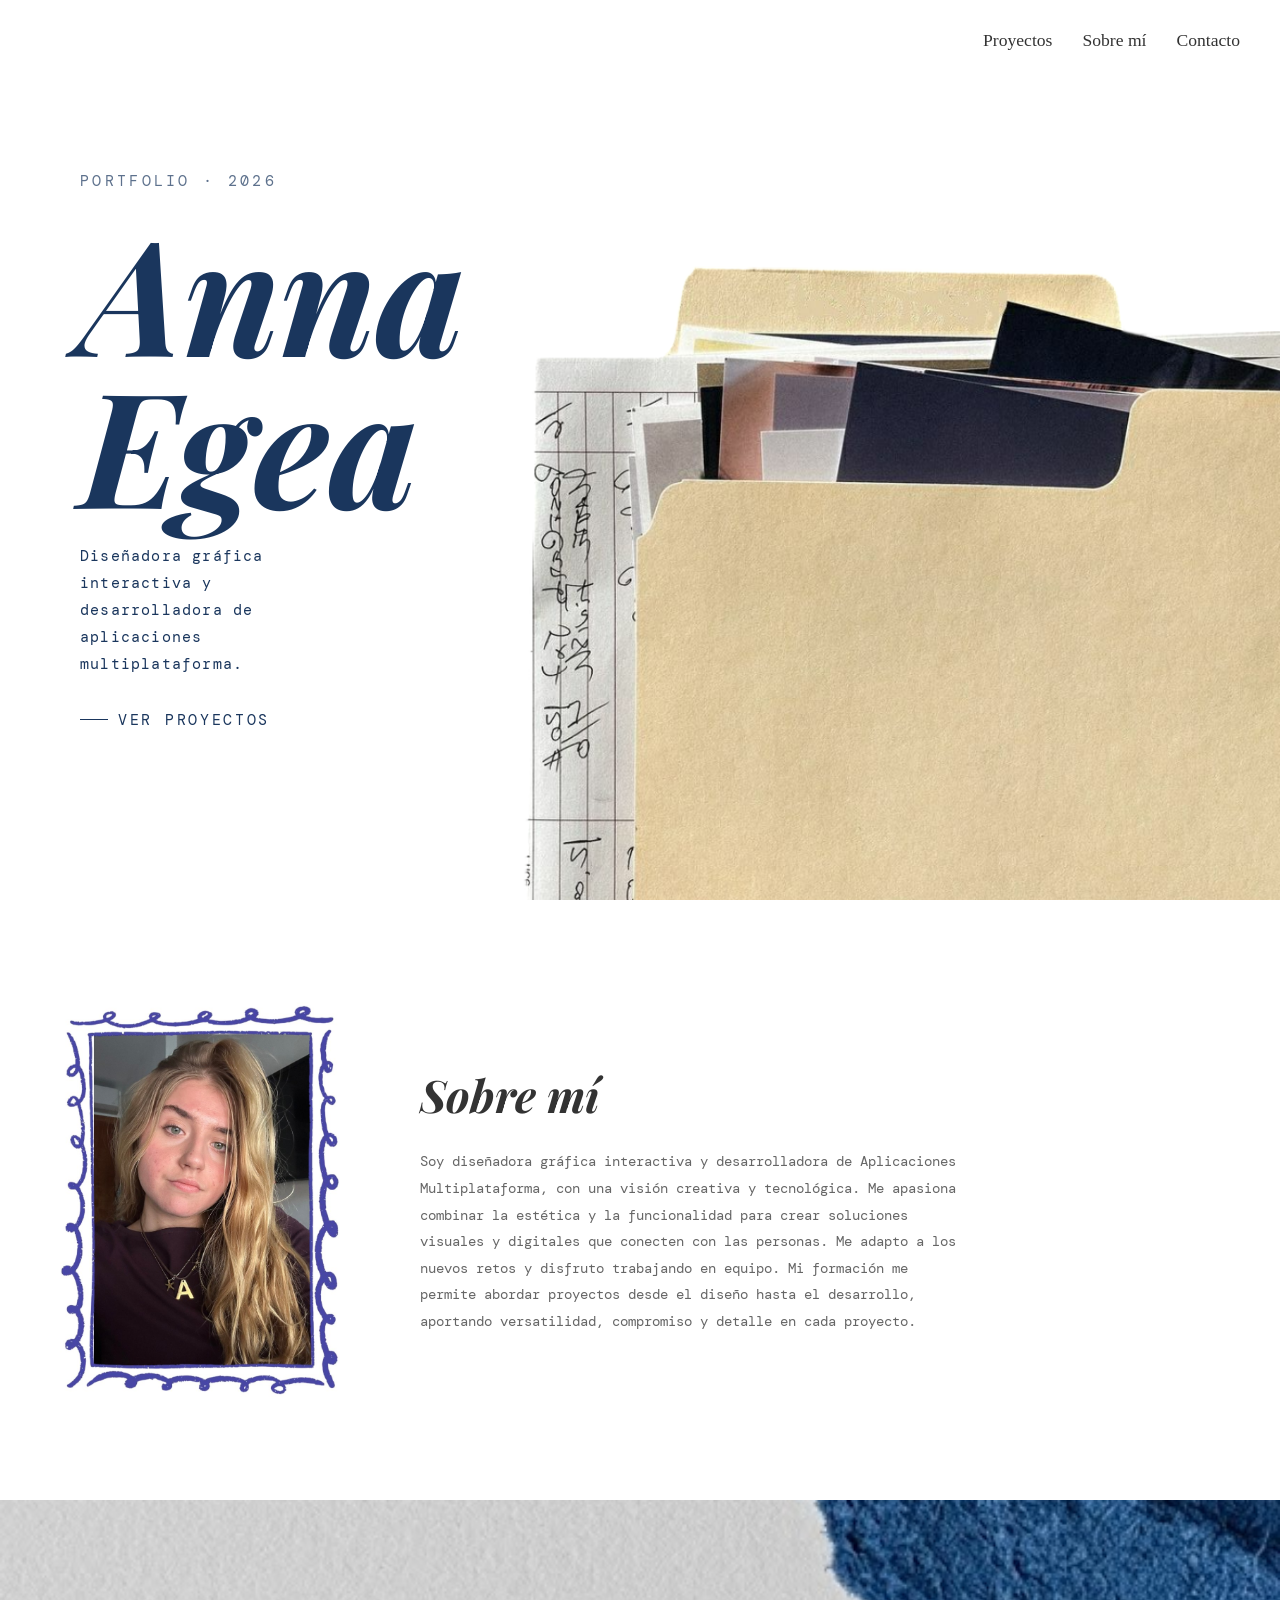
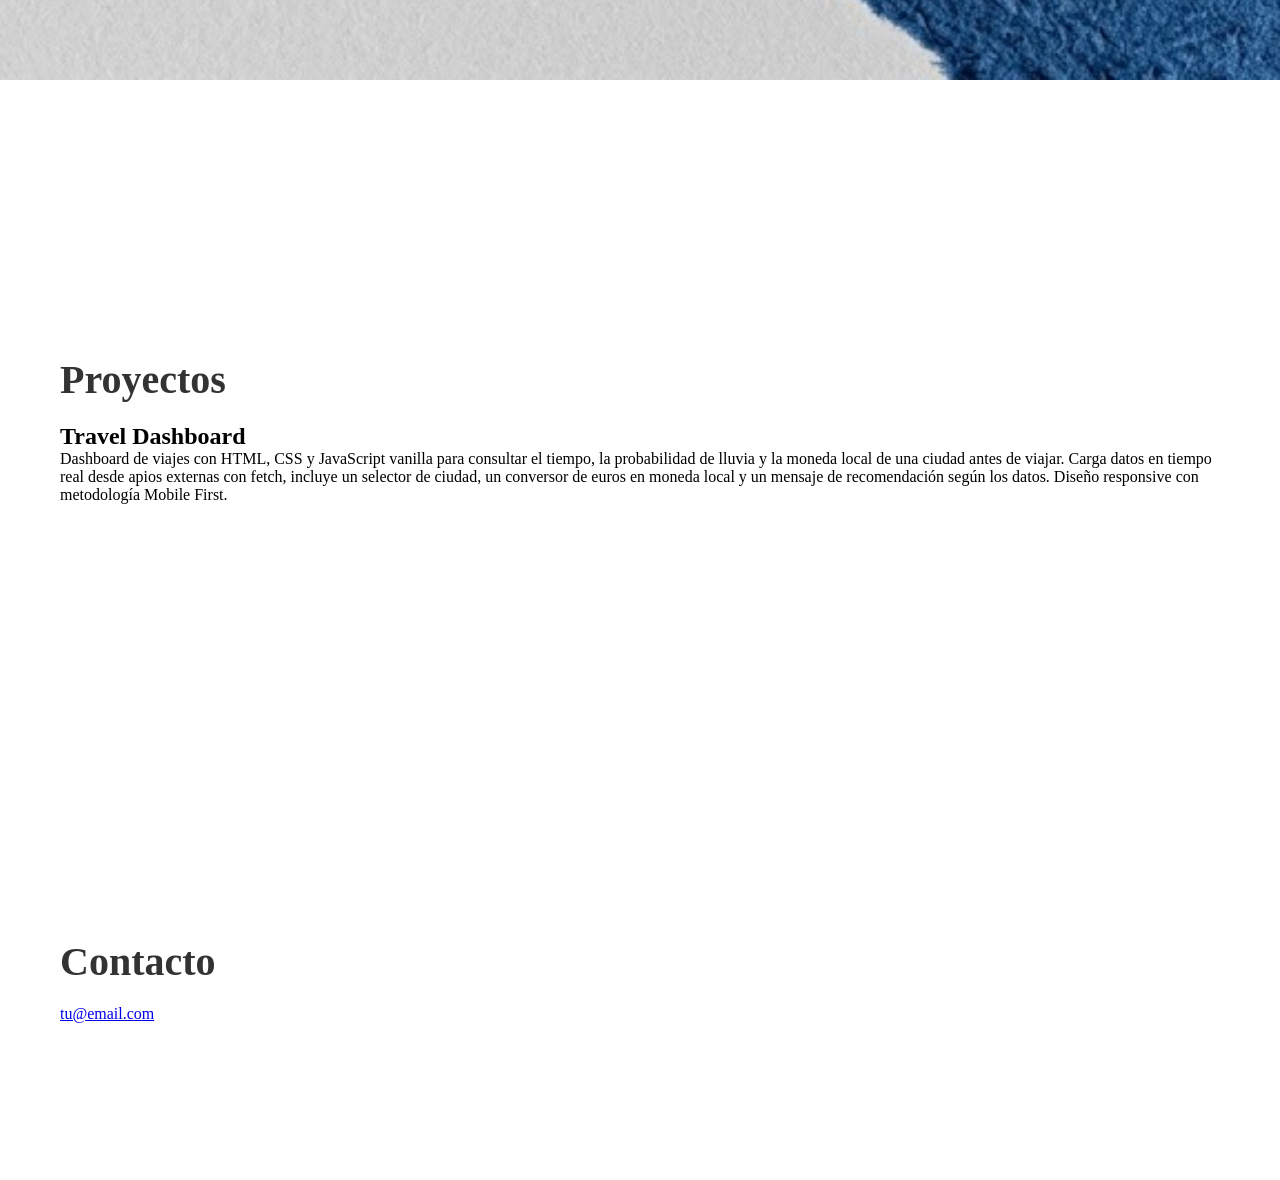
==== index.html @ 2ea43841 "Añadir todos los archivos del proyecto" ====
<!DOCTYPE html>
<html lang="es">

<head>
    <meta charset="UTF-8">
    <meta name="viewport" content="width=device-width, initial-scale=1.0">
    <title>Portfolio – Anna Egea</title>
    <link
        href="https://fonts.googleapis.com/css2?family=Playfair+Display:ital,wght@0,700;1,400;1,700&family=DM+Mono:wght@300;400&display=swap"
        rel="stylesheet">
    <link rel="stylesheet" href="style.css">
</head>

<body>
    <header id="header">
        <div class="overlay"></div>
        <div class="hero-text">
            <p class="hero-tag">Portfolio · 2026</p>
            <h1>Anna<br>Egea</h1>
            <p class="hero-sub">Diseñadora gráfica interactiva y desarrolladora de aplicaciones multiplataforma.</p>
            <a href="#proyectos" class="hero-cta"><span></span>ver proyectos</a>
        </div>
        <ul class="menu">
            <li class="li-menu"><a href="#proyectos">Proyectos</a></li>
            <li class="li-menu"><a href="#sobre-mi">Sobre mí</a></li>
            <li class="li-menu"><a href="#contacto">Contacto</a></li>
        </ul>
    </header>

    <main>

        <section id="sobre-mi" class="section">
            <div class="sobre-mi-inner">
                <div class="sobre-mi-foto">
                    <img src="img/foto_marco.png" alt="Foto de Anna Egea">
                </div>
                <div class="sobre-mi-texto">
                    <h2>Sobre mí</h2>
                    <p>Soy diseñadora gráfica interactiva y desarrolladora de Aplicaciones Multiplataforma, con una
                        visión
                        creativa y tecnológica. Me apasiona combinar la estética y la
                        funcionalidad para crear soluciones visuales y digitales que
                        conecten con las personas. Me adapto a los nuevos retos y
                        disfruto trabajando en equipo. Mi formación me
                        permite abordar proyectos desde el diseño hasta el
                        desarrollo, aportando versatilidad, compromiso y
                        detalle en cada proyecto.
                    </p>
                </div>
            </div>
        </section>

        <!-- SEPARADOR papel rasgado -->
        <div class="separador"></div>

        <section id="proyectos" class="section">
            <h2>Proyectos</h2>
            
            <div class="proyecto-div">
                <h1>Travel Dashboard</h1>
                <p>Dashboard de viajes con HTML, CSS y JavaScript vanilla para consultar el tiempo, la probabilidad de
                    lluvia y la moneda local de una ciudad antes de viajar. Carga datos en tiempo real desde apios
                    externas con fetch, incluye un selector de ciudad, un conversor de euros en moneda local y un
                    mensaje de recomendación según los datos. Diseño responsive con metodología Mobile First.</p>
            </div>
        </section>

        <section id="contacto" class="section">
            <h2>Contacto</h2>
            <p><a href="mailto:tu@email.com">tu@email.com</a></p>
        </section>

    </main>
</body>

</html>
---- style.css ----
* {
    margin: 0;
    padding: 0;
    box-sizing: border-box;
}

/* HEADER */
#header {
    position: relative;
    width: 100%;
    height: 100vh;
    display: flex;
    align-items: center;
    background-image: url("img/hero.png");
    background-size: cover;
    background-position: center right;
}

#header .overlay {
    position: absolute;
}

/* TEXTO HERO */
.hero-text {
    position: relative;
    z-index: 2;
    padding: 0 5rem;
    max-width: 50%;
}

.hero-tag {
    font-family: 'DM Mono', monospace;
    font-size: 15px;
    letter-spacing: 0.22em;
    text-transform: uppercase;
    color: #1a365d;
    opacity: 0.7;
    margin-bottom: 1.5rem;
}

#header h1 {
    font-family: 'Playfair Display', serif;
    font-style: italic;
    font-size: 10rem;
    line-height: 0.95;
    color: #1a365d;
    letter-spacing: 0;
    margin-bottom: 1.5rem;
}

.hero-sub {
    font-family: 'DM Mono', monospace;
    font-size: 15px;
    letter-spacing: 0.08em;
    line-height: 1.8;
    color: #1a365d;
    max-width: 260px;
    margin-bottom: 2rem;
}

.hero-cta {
    font-family: 'DM Mono', monospace;
    font-size: 15px;
    letter-spacing: 0.18em;
    text-transform: uppercase;
    color: #1a365d;
    text-decoration: none;
    display: flex;
    align-items: center;
    gap: 10px;
}

.hero-cta span {
    display: block;
    width: 28px;
    height: 1px;
    background: #1a365d;
}

/* MENÚ */
.menu {
    position: absolute;
    top: 30px;
    right: 40px;
    display: flex;
    gap: 30px;
    list-style: none;
    z-index: 3;
}

.menu a {
    text-decoration: none;
    color: #333;
    font-weight: 500;
    font-size: 1.1rem;
    transition: 0.3s ease;
}

.menu a:hover {
    color: #1a365d;
}

/* SECCIONES — alto mínimo fijo por sección */
.section {
    max-width: 1200px;
    margin: 0 auto;
    padding: 80px 20px;
    display: flex;
    flex-direction: column;
    justify-content: center;
}

#sobre-mi {
    min-height: 600px;
}

#proyectos {
    min-height: 700px;
}

#contacto {
    min-height: 400px;
}

.section h2 {
    font-size: 2.5rem;
    margin-bottom: 20px;
    color: #333;
}

/* SOBRE MÍ */
.sobre-mi-inner {
    display: flex;
    align-items: center;
    gap: 5rem;
}

.sobre-mi-foto {
    flex-shrink: 0;
}

.sobre-mi-foto img {
    width: 280px;
    display: block;
}

.sobre-mi-texto h2 {
    font-family: 'Playfair Display', serif;
    font-style: italic;
    font-size: 2.8rem;
    font-weight: 700;
    color: #333;
    margin-bottom: 1.5rem;
}

.sobre-mi-texto p {
    font-family: 'DM Mono', monospace;
    font-size: 14px;
    line-height: 1.9;
    color: #666;
    max-width: 540px;
}

/* RESPONSIVE */
@media (max-width: 768px) {
    .hero-text {
        padding: 0 2rem;
        max-width: 100%;
    }

    #header h1 {
        font-size: 3rem;
    }

    .menu {
        top: 20px;
        right: 20px;
        gap: 15px;
    }

    .menu a {
        font-size: 1rem;
    }

    .sobre-mi-inner {
        flex-direction: column;
        gap: 3rem;
    }

    .sobre-mi-foto img {
        width: 200px;
    }

    #sobre-mi { min-height: 500px; }
    #proyectos { min-height: 500px; }
    #contacto  { min-height: 300px; }
}

/* SEPARADOR papel rasgado */
.separador {
    width: 100%;
    height: 180px;
    background-image: url("img/separador.jpeg");
    background-size: cover;
    background-position: center top;
    transform: rotate(180deg);
}
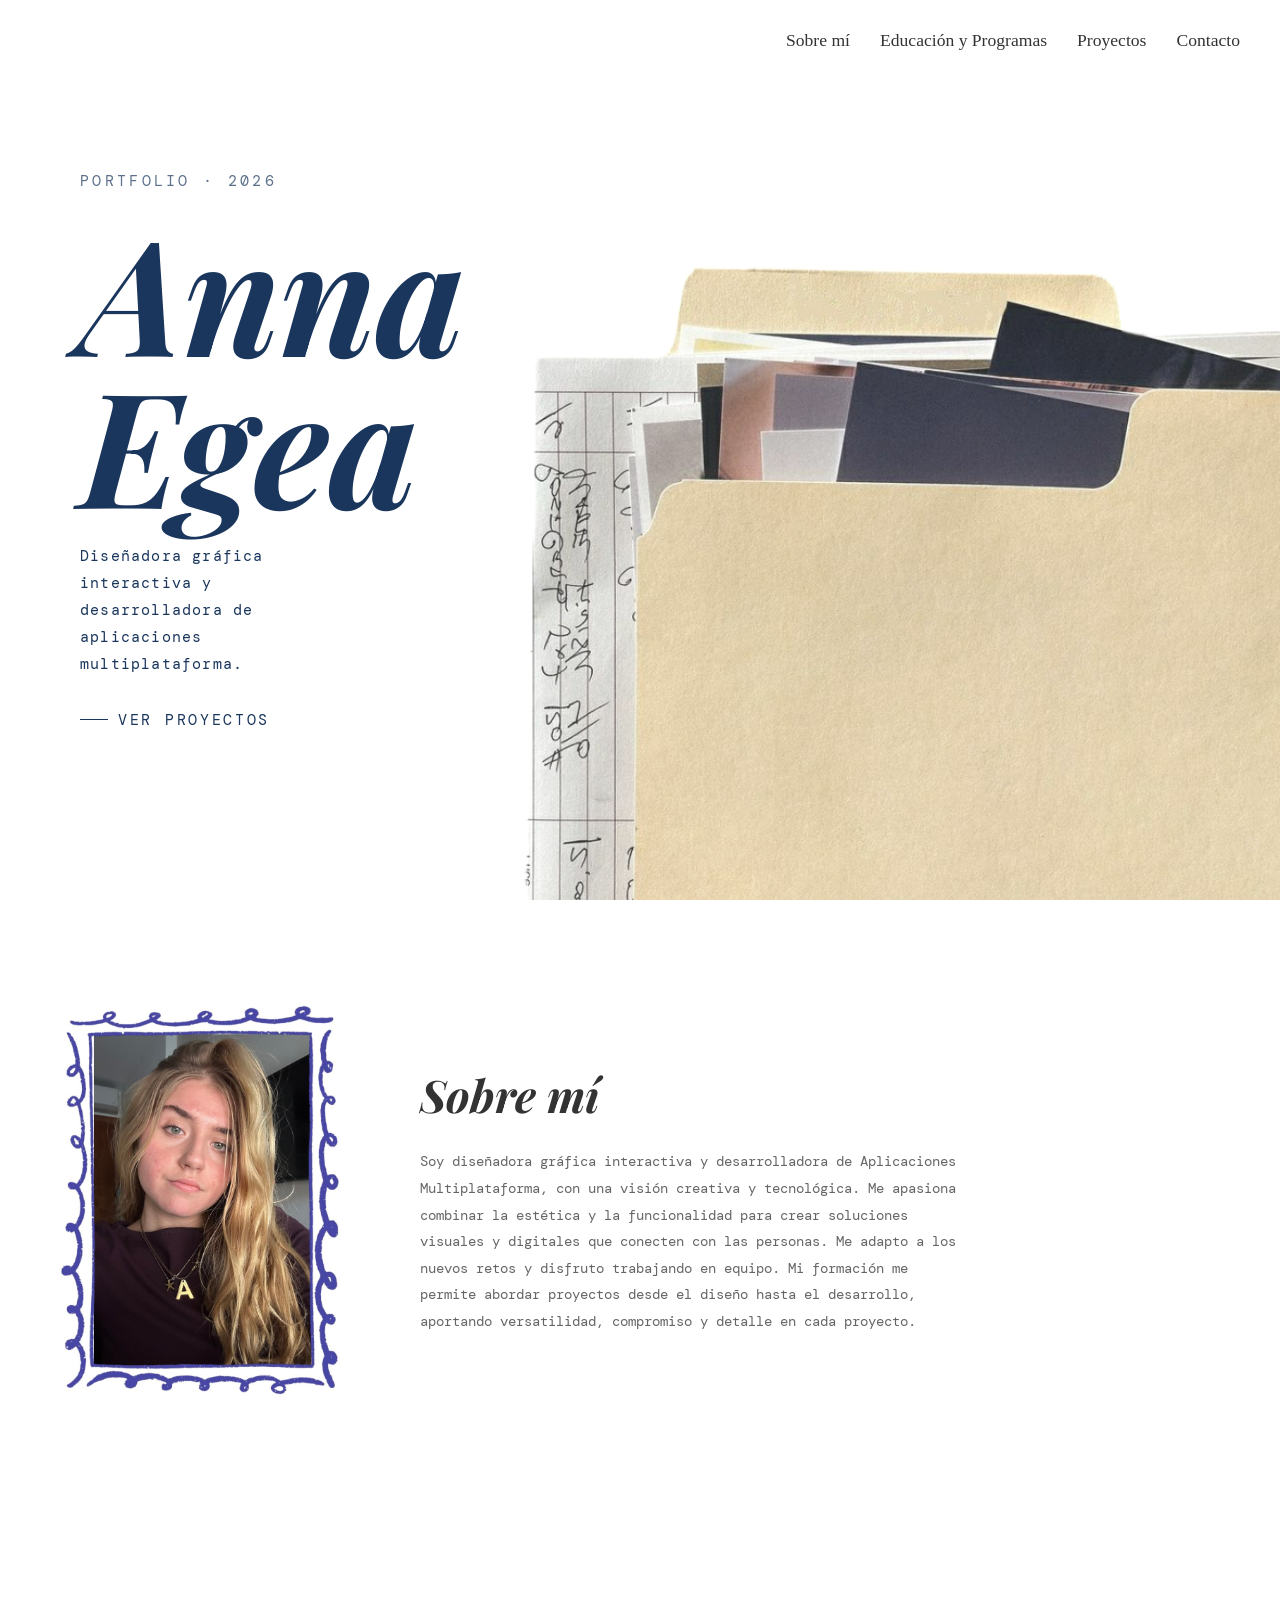
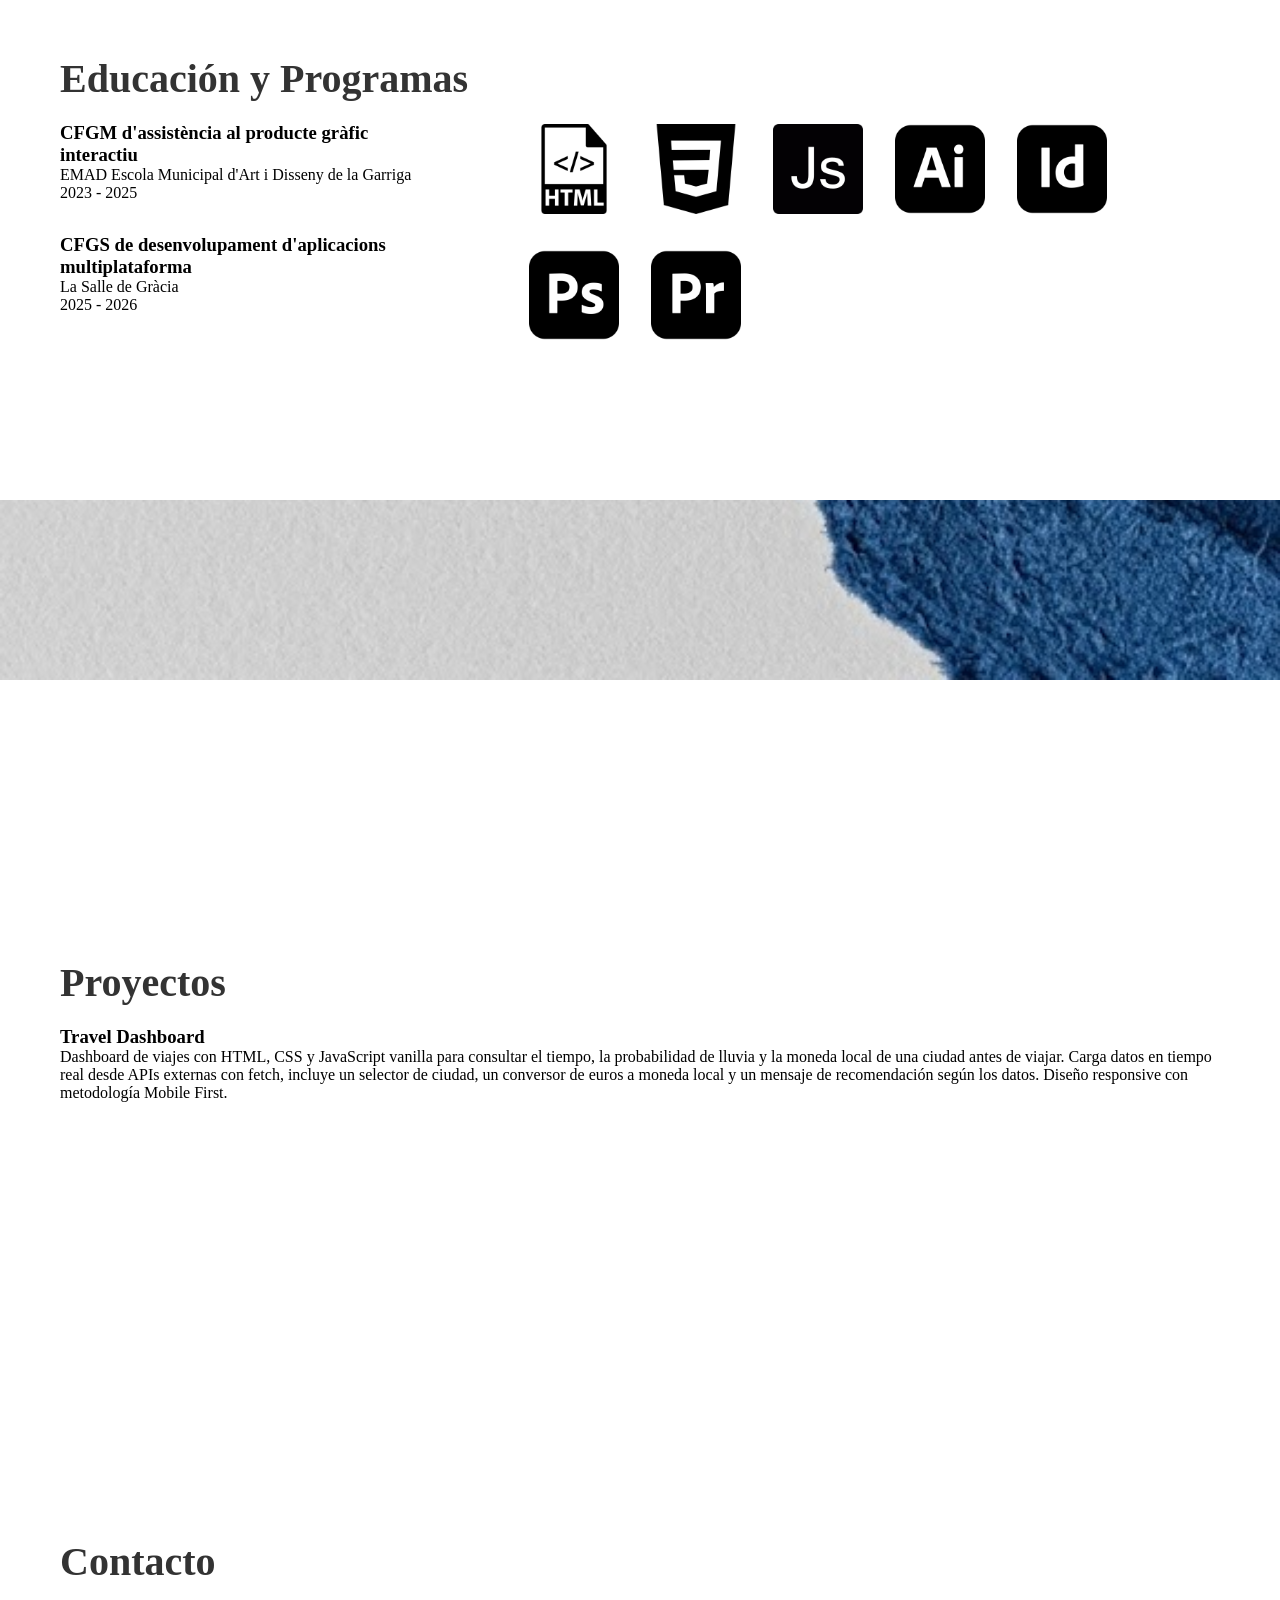
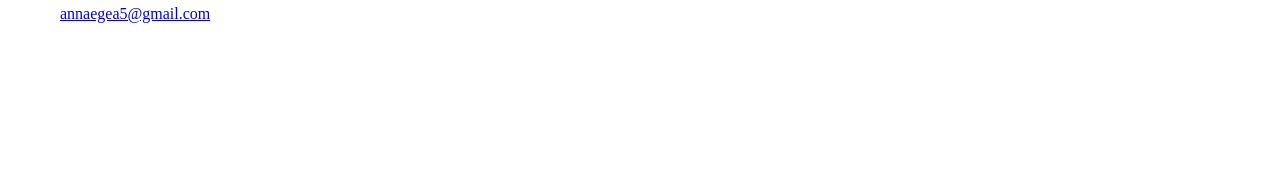
==== commit 2d0c067e: "Corrección de código y nueva sección Educación y programas" ====
--- a/index.html
+++ b/index.html
@@ -20,15 +20,17 @@
             <p class="hero-sub">Diseñadora gráfica interactiva y desarrolladora de aplicaciones multiplataforma.</p>
             <a href="#proyectos" class="hero-cta"><span></span>ver proyectos</a>
         </div>
-        <ul class="menu">
-            <li class="li-menu"><a href="#proyectos">Proyectos</a></li>
-            <li class="li-menu"><a href="#sobre-mi">Sobre mí</a></li>
-            <li class="li-menu"><a href="#contacto">Contacto</a></li>
-        </ul>
+        <nav>
+            <ul class="menu">
+                <li class="li-menu"><a href="#sobre-mi">Sobre mí</a></li>
+                <li class="li-menu"><a href="#educacion-programas">Educación y Programas</a></li>
+                <li class="li-menu"><a href="#proyectos">Proyectos</a></li>
+                <li class="li-menu"><a href="#contacto">Contacto</a></li>
+            </ul>
+        </nav>
     </header>
 
     <main>
-
         <section id="sobre-mi" class="section">
             <div class="sobre-mi-inner">
                 <div class="sobre-mi-foto">
@@ -37,8 +39,7 @@
                 <div class="sobre-mi-texto">
                     <h2>Sobre mí</h2>
                     <p>Soy diseñadora gráfica interactiva y desarrolladora de Aplicaciones Multiplataforma, con una
-                        visión
-                        creativa y tecnológica. Me apasiona combinar la estética y la
+                        visión creativa y tecnológica. Me apasiona combinar la estética y la
                         funcionalidad para crear soluciones visuales y digitales que
                         conecten con las personas. Me adapto a los nuevos retos y
                         disfruto trabajando en equipo. Mi formación me
@@ -50,24 +51,67 @@
             </div>
         </section>
 
+        <section id="educacion-programas" class="section">
+            <h2>Educación y Programas</h2>
+            <div class="educacion-programas-div">
+                <div class="educacion-container">
+                    <div class="educacion-item">
+                        <h3>CFGM d'assistència al producte gràfic interactiu</h3>
+                        <p>EMAD Escola Municipal d'Art i Disseny de la Garriga</p>
+                        <p>2023 - 2025</p>
+                    </div>
+                    <div class="educacion-item">
+                        <h3>CFGS de desenvolupament d'aplicacions multiplataforma</h3>
+                        <p>La Salle de Gràcia</p>
+                        <p>2025 - 2026</p>
+                    </div>
+                </div>
+                <div class="programas-container">
+                    <div class="programas-item">
+                        <img class="logo" src="img/archivo-html-con-simbolo-de-codigo.png" alt="Logo de HTML">
+                    </div>
+                    <div class="programas-item">
+                        <img class="logo" src="img/css-3.png" alt="Logo de CSS">
+                    </div>
+                    <div class="programas-item">
+                        <img class="logo" src="img/logotipo-de-java-script.png" alt="Logo de JavaScript">
+                    </div>
+                    <div class="programas-item">
+                        <img class="logo" src="img/ilustrador.png" alt="Logo de Ilustrator">
+                    </div>
+                    <div class="programas-item">
+                        <img class="logo" src="img/indesign.png" alt="Logo de InDesign">
+                    </div>
+
+                    <div class="programas-item">
+                        <img class="logo" src="img/photoshop.png" alt="Logo de Photoshop">
+                    </div>
+                    <div class="programas-item">
+                        <img class="logo" src="img/estreno-profesional.png" alt="Logo de Premiere Pro">
+                    </div>
+                </div>
+            </div>
+        </section>
+
         <!-- SEPARADOR papel rasgado -->
         <div class="separador"></div>
 
         <section id="proyectos" class="section">
             <h2>Proyectos</h2>
-            
+
             <div class="proyecto-div">
-                <h1>Travel Dashboard</h1>
-                <p>Dashboard de viajes con HTML, CSS y JavaScript vanilla para consultar el tiempo, la probabilidad de
-                    lluvia y la moneda local de una ciudad antes de viajar. Carga datos en tiempo real desde apios
-                    externas con fetch, incluye un selector de ciudad, un conversor de euros en moneda local y un
-                    mensaje de recomendación según los datos. Diseño responsive con metodología Mobile First.</p>
+                <h3>Travel Dashboard</h3>
+                <p>Dashboard de viajes con HTML, CSS y JavaScript vanilla para consultar el tiempo, la
+                    probabilidad de lluvia y la moneda local de una ciudad antes de viajar. Carga datos en
+                    tiempo real desde APIs externas con fetch, incluye un selector de ciudad, un conversor de
+                    euros a moneda local y un mensaje de recomendación según los datos. Diseño responsive con
+                    metodología Mobile First.</p>
             </div>
         </section>
 
         <section id="contacto" class="section">
             <h2>Contacto</h2>
-            <p><a href="mailto:tu@email.com">tu@email.com</a></p>
+            <p><a href="mailto:annaegea5@gmail.com">annaegea5@gmail.com</a></p>
         </section>
 
     </main>
--- a/style.css
+++ b/style.css
@@ -18,6 +18,9 @@
 
 #header .overlay {
     position: absolute;
+    inset: 0;
+    background: rgba(255, 255, 255, 0.15);
+    z-index: 1;
 }
 
 /* TEXTO HERO */
@@ -111,6 +114,10 @@
 }
 
 #sobre-mi {
+    min-height: 600px;
+}
+
+#educacion-programas{
     min-height: 600px;
 }
 
@@ -161,6 +168,32 @@
     max-width: 540px;
 }
 
+/* EDUCACIÓN Y PROGRAMAS */
+.educacion-programas-div{
+    display: flex;
+    align-items: center;
+    gap: 5rem;
+}
+.logo{
+    width: 90px;
+    height: auto;
+}
+
+.educacion-item{
+    margin-bottom: 2rem;
+}
+
+.programas-container{
+    display: flex;
+    gap: 2rem;
+    flex-wrap: wrap;
+}
+
+.programas-item{
+    flex-shrink: 0;
+}
+
+
 /* RESPONSIVE */
 @media (max-width: 768px) {
     .hero-text {
@@ -191,7 +224,14 @@
         width: 200px;
     }
 
+    .educacion-container {
+        flex-direction: column;
+        align-items: flex-start;
+        gap: 2rem;
+    }
+
     #sobre-mi { min-height: 500px; }
+    #educacion-programas { min-height: 500px; }
     #proyectos { min-height: 500px; }
     #contacto  { min-height: 300px; }
 }
@@ -204,4 +244,4 @@
     background-size: cover;
     background-position: center top;
     transform: rotate(180deg);
-}
+}
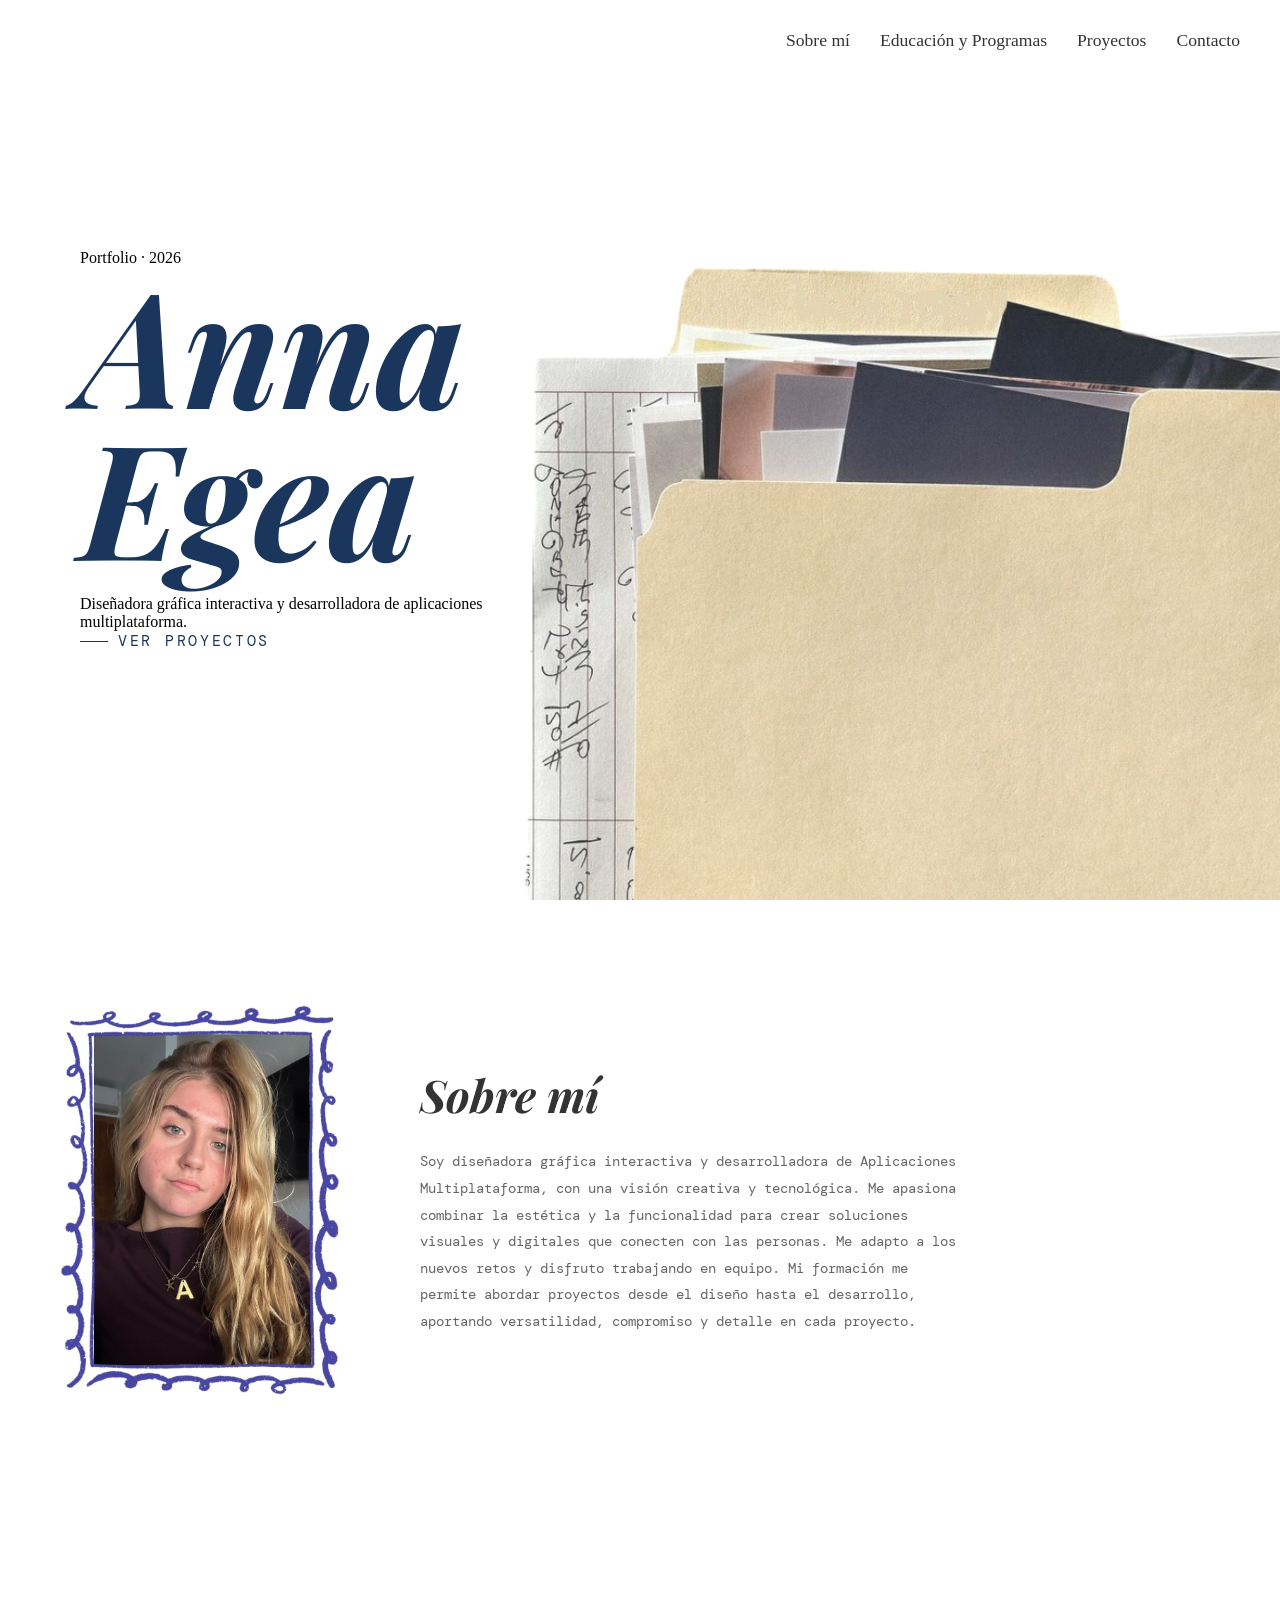
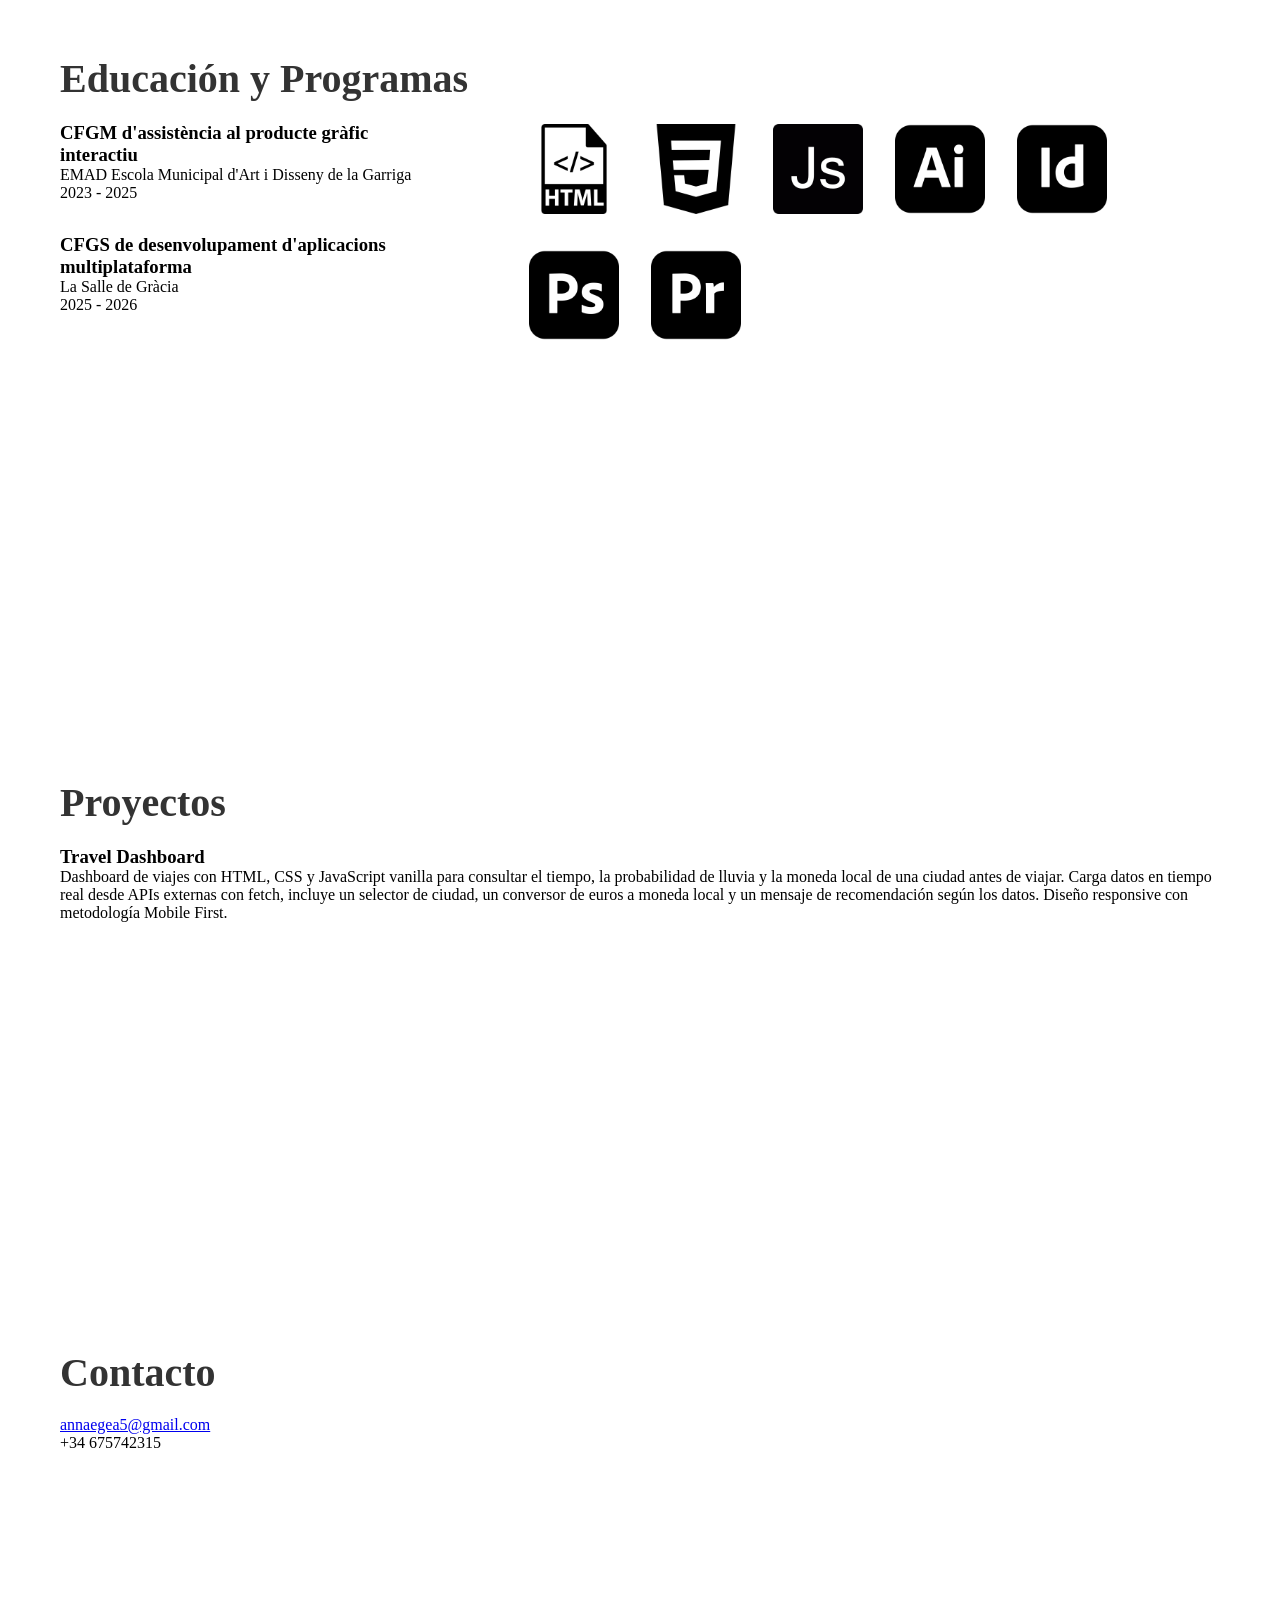
==== commit 1008bc65: "Añadir archivo traveldashboard.html al proyecto" ====
--- a/index.html
+++ b/index.html
@@ -1,6 +1,5 @@
 <!DOCTYPE html>
 <html lang="es">
-
 <head>
     <meta charset="UTF-8">
     <meta name="viewport" content="width=device-width, initial-scale=1.0">
@@ -15,9 +14,9 @@
     <header id="header">
         <div class="overlay"></div>
         <div class="hero-text">
-            <p class="hero-tag">Portfolio · 2026</p>
-            <h1>Anna<br>Egea</h1>
-            <p class="hero-sub">Diseñadora gráfica interactiva y desarrolladora de aplicaciones multiplataforma.</p>
+            <p class="titulo-1">Portfolio · 2026</p> 
+            <h1>Anna Egea</h1>
+            <p class="sub-titulo">Diseñadora gráfica interactiva y desarrolladora de aplicaciones multiplataforma.</p>
             <a href="#proyectos" class="hero-cta"><span></span>ver proyectos</a>
         </div>
         <nav>
@@ -30,7 +29,9 @@
         </nav>
     </header>
 
-    <main>
+<!-- SEPARADOR papel rasgado -->
+
+    <main id="main">
         <section id="sobre-mi" class="section">
             <div class="sobre-mi-inner">
                 <div class="sobre-mi-foto">
@@ -93,9 +94,6 @@
             </div>
         </section>
 
-        <!-- SEPARADOR papel rasgado -->
-        <div class="separador"></div>
-
         <section id="proyectos" class="section">
             <h2>Proyectos</h2>
 
@@ -112,8 +110,8 @@
         <section id="contacto" class="section">
             <h2>Contacto</h2>
             <p><a href="mailto:annaegea5@gmail.com">annaegea5@gmail.com</a></p>
+            <p>+34 675742315</p>
         </section>
-
     </main>
 </body>
 
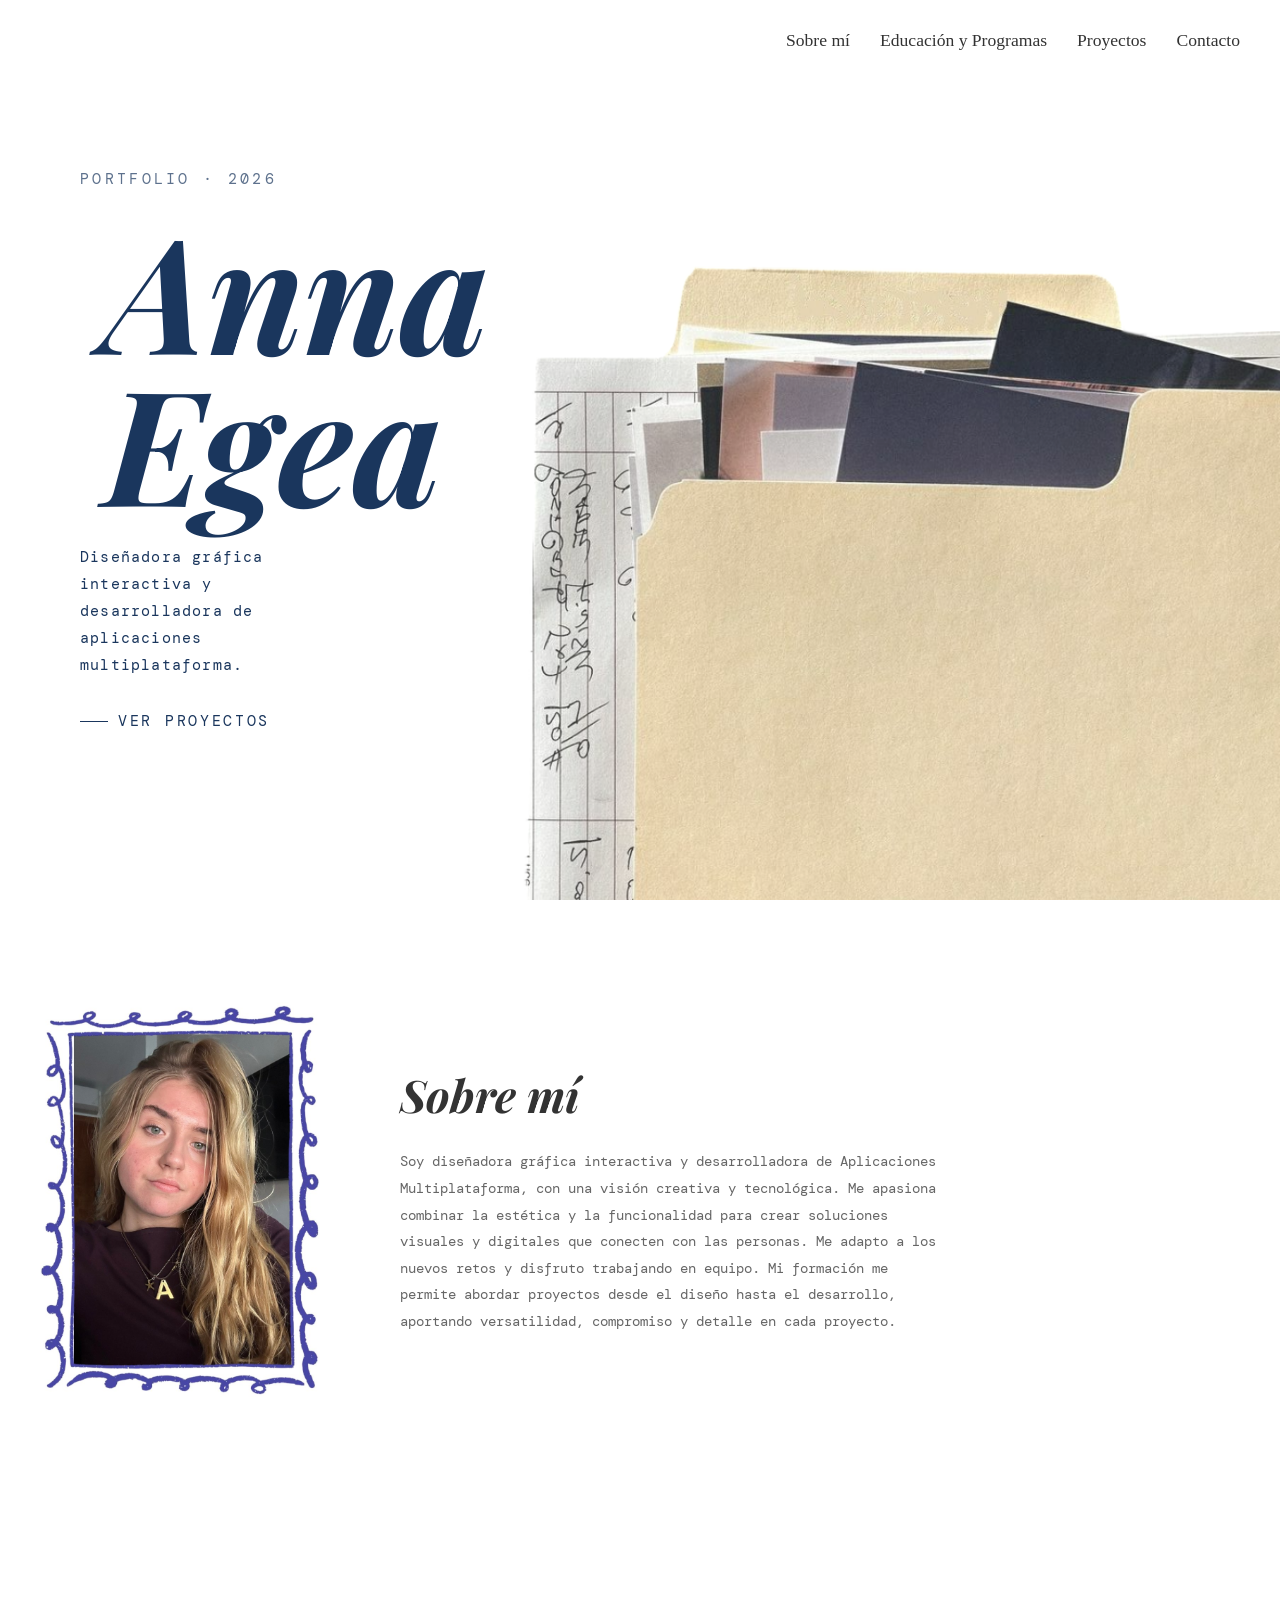
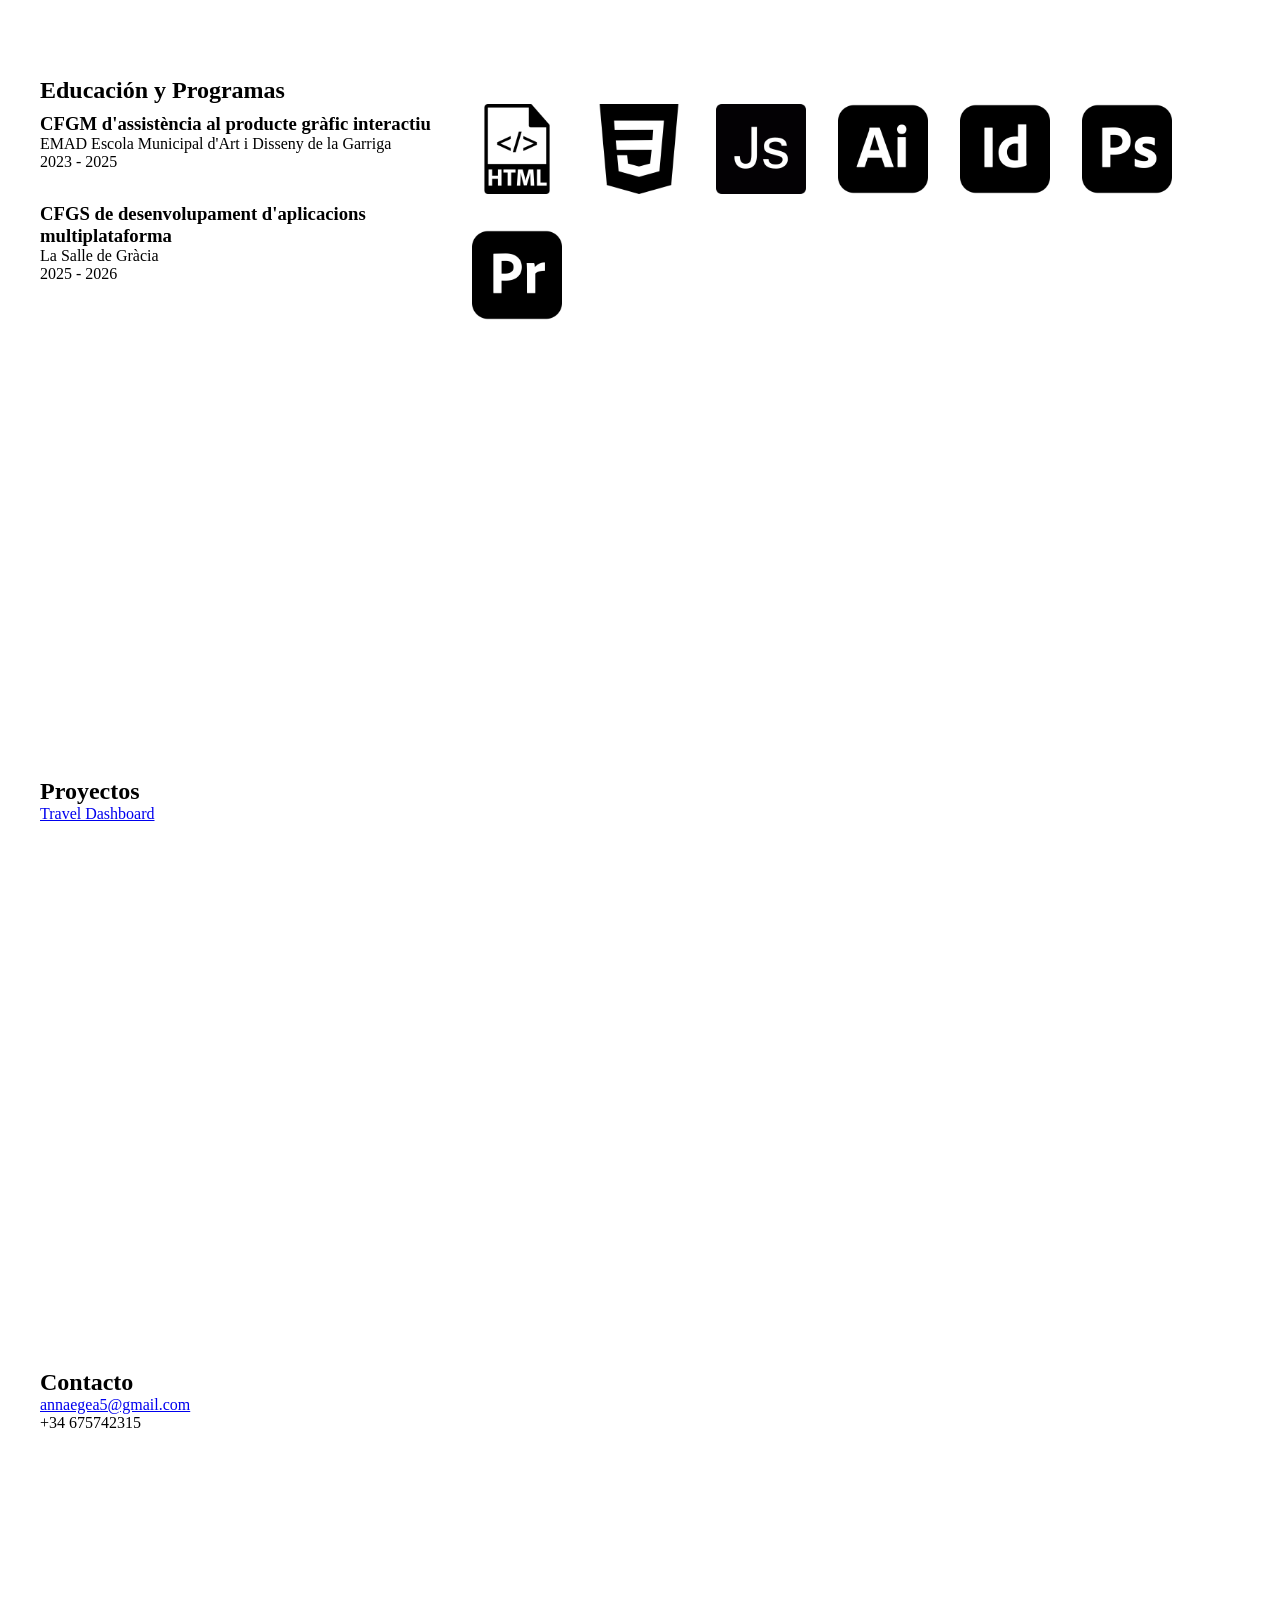
==== commit 6f4c3251: "Añade página Travel Dashboard y estilos de página de proyecto" ====
--- a/index.html
+++ b/index.html
@@ -98,12 +98,7 @@
             <h2>Proyectos</h2>
 
             <div class="proyecto-div">
-                <h3>Travel Dashboard</h3>
-                <p>Dashboard de viajes con HTML, CSS y JavaScript vanilla para consultar el tiempo, la
-                    probabilidad de lluvia y la moneda local de una ciudad antes de viajar. Carga datos en
-                    tiempo real desde APIs externas con fetch, incluye un selector de ciudad, un conversor de
-                    euros a moneda local y un mensaje de recomendación según los datos. Diseño responsive con
-                    metodología Mobile First.</p>
+                <a href="traveldashboard.html" target="_blank" rel="noopener noreferrer">Travel Dashboard</a>
             </div>
         </section>
 
--- a/style.css
+++ b/style.css
@@ -31,7 +31,7 @@
     max-width: 50%;
 }
 
-.hero-tag {
+.titulo-1 {
     font-family: 'DM Mono', monospace;
     font-size: 15px;
     letter-spacing: 0.22em;
@@ -40,7 +40,6 @@
     opacity: 0.7;
     margin-bottom: 1.5rem;
 }
-
 #header h1 {
     font-family: 'Playfair Display', serif;
     font-style: italic;
@@ -48,10 +47,10 @@
     line-height: 0.95;
     color: #1a365d;
     letter-spacing: 0;
-    margin-bottom: 1.5rem;
-}
-
-.hero-sub {
+    margin: 1.5rem;
+}
+
+.sub-titulo{
     font-family: 'DM Mono', monospace;
     font-size: 15px;
     letter-spacing: 0.08em;
@@ -59,6 +58,7 @@
     color: #1a365d;
     max-width: 260px;
     margin-bottom: 2rem;
+    margin-top: 1.7rem;
 }
 
 .hero-cta {
@@ -101,38 +101,6 @@
 
 .menu a:hover {
     color: #1a365d;
-}
-
-/* SECCIONES — alto mínimo fijo por sección */
-.section {
-    max-width: 1200px;
-    margin: 0 auto;
-    padding: 80px 20px;
-    display: flex;
-    flex-direction: column;
-    justify-content: center;
-}
-
-#sobre-mi {
-    min-height: 600px;
-}
-
-#educacion-programas{
-    min-height: 600px;
-}
-
-#proyectos {
-    min-height: 700px;
-}
-
-#contacto {
-    min-height: 400px;
-}
-
-.section h2 {
-    font-size: 2.5rem;
-    margin-bottom: 20px;
-    color: #333;
 }
 
 /* SOBRE MÍ */
@@ -168,12 +136,39 @@
     max-width: 540px;
 }
 
+/* SECCIONES — alto mínimo fijo por sección */
+.section {
+    max-width: 1200px;
+    margin: 0 auto;
+    display: flex;
+    flex-direction: column;
+    justify-content: center;
+}
+
+
+#sobre-mi {
+    min-height: 600px;
+}
+
+#educacion-programas {
+    min-height: 600px;
+}
+
+#proyectos {
+    min-height: 600px;
+}
+
+#contacto {
+    min-height: 600px;
+}
+
+
 /* EDUCACIÓN Y PROGRAMAS */
 .educacion-programas-div{
     display: flex;
     align-items: center;
-    gap: 5rem;
-}
+}
+
 .logo{
     width: 90px;
     height: auto;
@@ -193,6 +188,65 @@
     flex-shrink: 0;
 }
 
+/* PÁGINA DE PROYECTO */
+.proyecto-main {
+    max-width: 800px;
+    margin: 0 auto;
+    padding: 5rem 2rem;
+    min-height: 100vh;
+    display: flex;
+    flex-direction: column;
+    justify-content: center;
+    gap: 2rem;
+}
+ 
+.volver {
+    font-family: 'DM Mono', monospace;
+    font-size: 14px;
+    letter-spacing: 0.08em;
+    text-transform: uppercase;
+    color: #1a365d;
+    text-decoration: none;
+    align-self: flex-start;
+}
+ 
+.volver:hover {
+    text-decoration: underline;
+}
+ 
+.proyecto-titulo {
+    font-family: 'Playfair Display', serif;
+    font-style: italic;
+    font-size: 4rem;
+    color: #1a365d;
+    line-height: 1;
+}
+ 
+.proyecto-texto {
+    font-family: 'DM Mono', monospace;
+    font-size: 15px;
+    line-height: 1.9;
+    color: #666;
+}
+ 
+.proyecto-link {
+    font-family: 'DM Mono', monospace;
+    font-size: 15px;
+    letter-spacing: 0.18em;
+    text-transform: uppercase;
+    color: #1a365d;
+    text-decoration: none;
+    border: 1px solid #1a365d;
+    padding: 0.9rem 1.8rem;
+    align-self: flex-start;
+    transition: 0.3s ease;
+}
+ 
+.proyecto-link:hover {
+    background: #1a365d;
+    color: #fff;
+}
+ 
 
 /* RESPONSIVE */
 @media (max-width: 768px) {
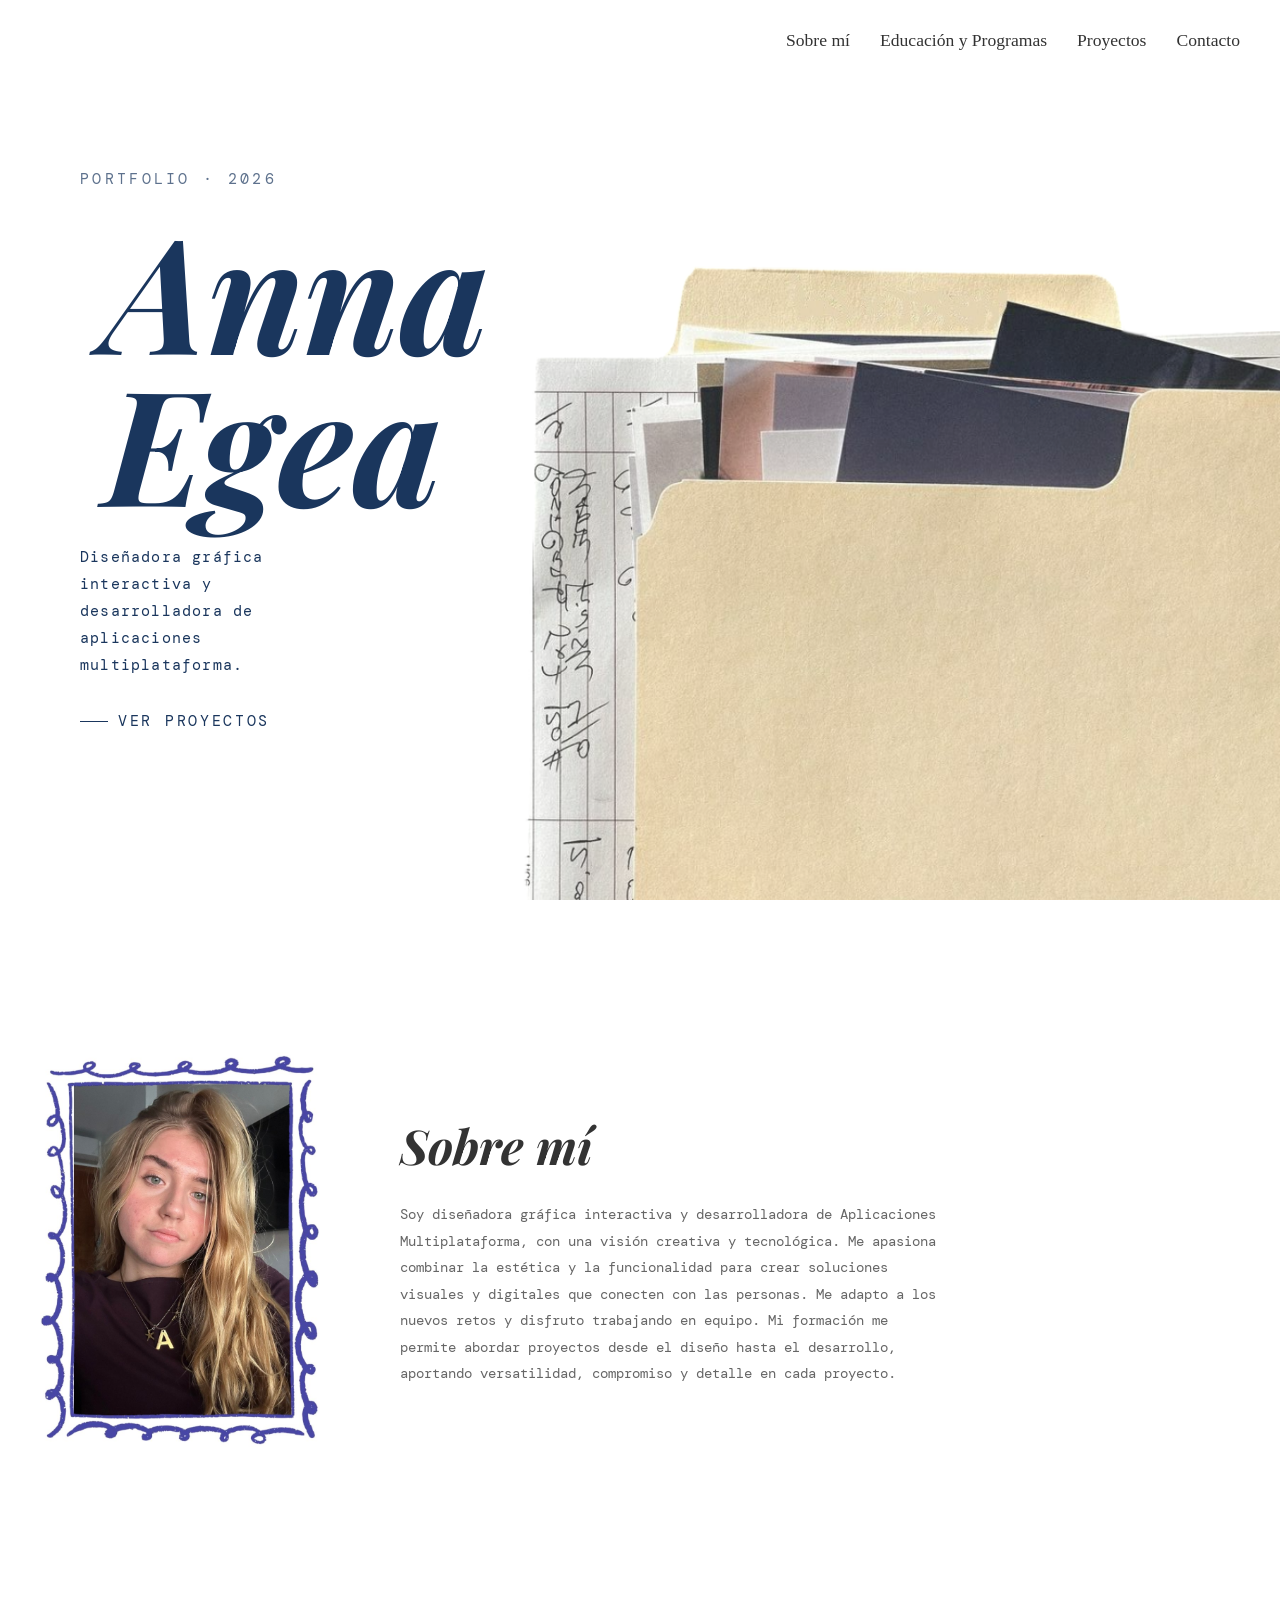
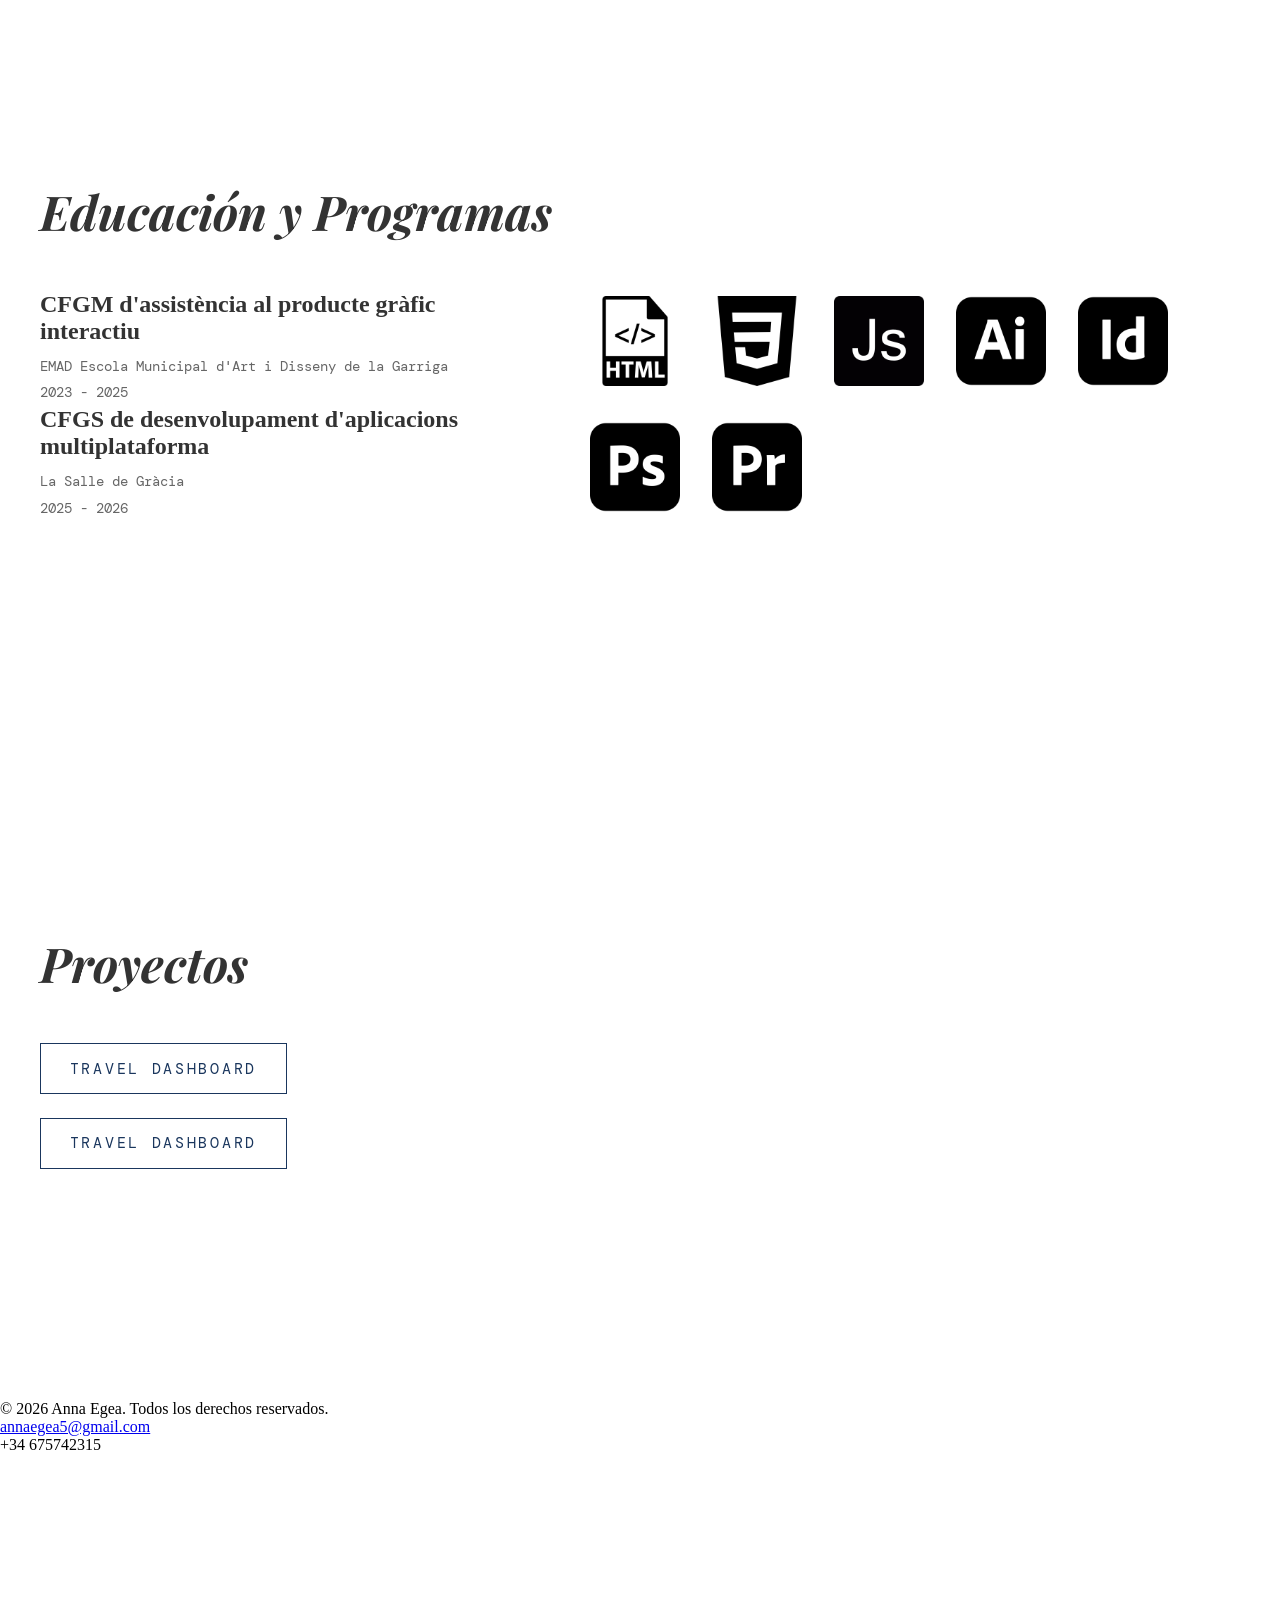
==== commit 4cdf1095: "Añade footer con contacto, estilos de educación, programas y proyecto" ====
--- a/index.html
+++ b/index.html
@@ -1,5 +1,6 @@
 <!DOCTYPE html>
 <html lang="es">
+
 <head>
     <meta charset="UTF-8">
     <meta name="viewport" content="width=device-width, initial-scale=1.0">
@@ -14,7 +15,7 @@
     <header id="header">
         <div class="overlay"></div>
         <div class="hero-text">
-            <p class="titulo-1">Portfolio · 2026</p> 
+            <p class="titulo-1">Portfolio · 2026</p>
             <h1>Anna Egea</h1>
             <p class="sub-titulo">Diseñadora gráfica interactiva y desarrolladora de aplicaciones multiplataforma.</p>
             <a href="#proyectos" class="hero-cta"><span></span>ver proyectos</a>
@@ -29,14 +30,16 @@
         </nav>
     </header>
 
-<!-- SEPARADOR papel rasgado -->
+    <!-- SEPARADOR papel rasgado -->
 
     <main id="main">
         <section id="sobre-mi" class="section">
             <div class="sobre-mi-inner">
+
                 <div class="sobre-mi-foto">
                     <img src="img/foto_marco.png" alt="Foto de Anna Egea">
                 </div>
+
                 <div class="sobre-mi-texto">
                     <h2>Sobre mí</h2>
                     <p>Soy diseñadora gráfica interactiva y desarrolladora de Aplicaciones Multiplataforma, con una
@@ -96,18 +99,29 @@
 
         <section id="proyectos" class="section">
             <h2>Proyectos</h2>
-
-            <div class="proyecto-div">
-                <a href="traveldashboard.html" target="_blank" rel="noopener noreferrer">Travel Dashboard</a>
+            <div class="proyecto-container">
+                <div class="proyecto-div">
+                    <a class="link-p" href="traveldashboard.html" target="_blank" rel="noopener noreferrer">Travel
+                        Dashboard</a>
+                </div>
+            </div>
+            <div class="proyecto-container">
+                <div class="proyecto-div">
+                    <a class="link-p" href="traveldashboard.html" target="_blank" rel="noopener noreferrer">Travel
+                        Dashboard</a>
+                </div>
             </div>
         </section>
-
-        <section id="contacto" class="section">
-            <h2>Contacto</h2>
+    </main>
+    <footer id="footer">
+        <p>© 2026 Anna Egea. Todos los derechos reservados.</p>
+        <div id="contacto">
             <p><a href="mailto:annaegea5@gmail.com">annaegea5@gmail.com</a></p>
             <p>+34 675742315</p>
-        </section>
-    </main>
+        </div>
+
+    </footer>
+
 </body>
 
 </html>
--- a/style.css
+++ b/style.css
@@ -2,6 +2,15 @@
     margin: 0;
     padding: 0;
     box-sizing: border-box;
+}
+
+h2 {
+    font-family: 'Playfair Display', serif;
+    font-style: italic;
+    font-size: 3rem;
+    font-weight: 700;
+    color: #333;
+    margin-bottom: 1.5rem;
 }
 
 /* HEADER */
@@ -119,14 +128,7 @@
     display: block;
 }
 
-.sobre-mi-texto h2 {
-    font-family: 'Playfair Display', serif;
-    font-style: italic;
-    font-size: 2.8rem;
-    font-weight: 700;
-    color: #333;
-    margin-bottom: 1.5rem;
-}
+
 
 .sobre-mi-texto p {
     font-family: 'DM Mono', monospace;
@@ -147,15 +149,15 @@
 
 
 #sobre-mi {
-    min-height: 600px;
+    min-height: 700px;
 }
 
 #educacion-programas {
-    min-height: 600px;
+    min-height: 700px;
 }
 
 #proyectos {
-    min-height: 600px;
+    min-height: 700px;
 }
 
 #contacto {
@@ -164,9 +166,29 @@
 
 
 /* EDUCACIÓN Y PROGRAMAS */
+
 .educacion-programas-div{
     display: flex;
     align-items: center;
+    margin-top: 1.5rem;
+}
+
+.educacion-container{
+    padding-right: 5rem;
+}
+
+.educacion-item h3{
+    font-size: 1.5rem;
+    color: #333;
+    margin-bottom: 0.5rem;
+}
+
+.educacion-item p{
+    font-family: 'DM Mono', monospace;
+    font-size: 14px;
+    line-height: 1.9;
+    color: #666;
+    max-width: 540px;
 }
 
 .logo{
@@ -174,10 +196,6 @@
     height: auto;
 }
 
-.educacion-item{
-    margin-bottom: 2rem;
-}
-
 .programas-container{
     display: flex;
     gap: 2rem;
@@ -188,7 +206,42 @@
     flex-shrink: 0;
 }
 
+
+/*PROYECTO*/
+.proyecto-container{
+    margin-top: 1.5rem;
+}
+.proyecto-div{
+    display: flex;
+    align-items: center;
+}
+
+.link-p{
+    font-family: 'DM Mono', monospace;
+    font-size: 15px;
+    letter-spacing: 0.18em;
+    text-transform: uppercase;
+    color: #1a365d;
+    text-decoration: none;
+    border: 1px solid #1a365d;
+    padding: 0.9rem 1.8rem;
+    align-self: flex-start;
+    transition: 0.3s ease;
+}
+
+
+
+
+
+
+
+
+
+
+
+
 /* PÁGINA DE PROYECTO */
+
 .proyecto-main {
     max-width: 800px;
     margin: 0 auto;
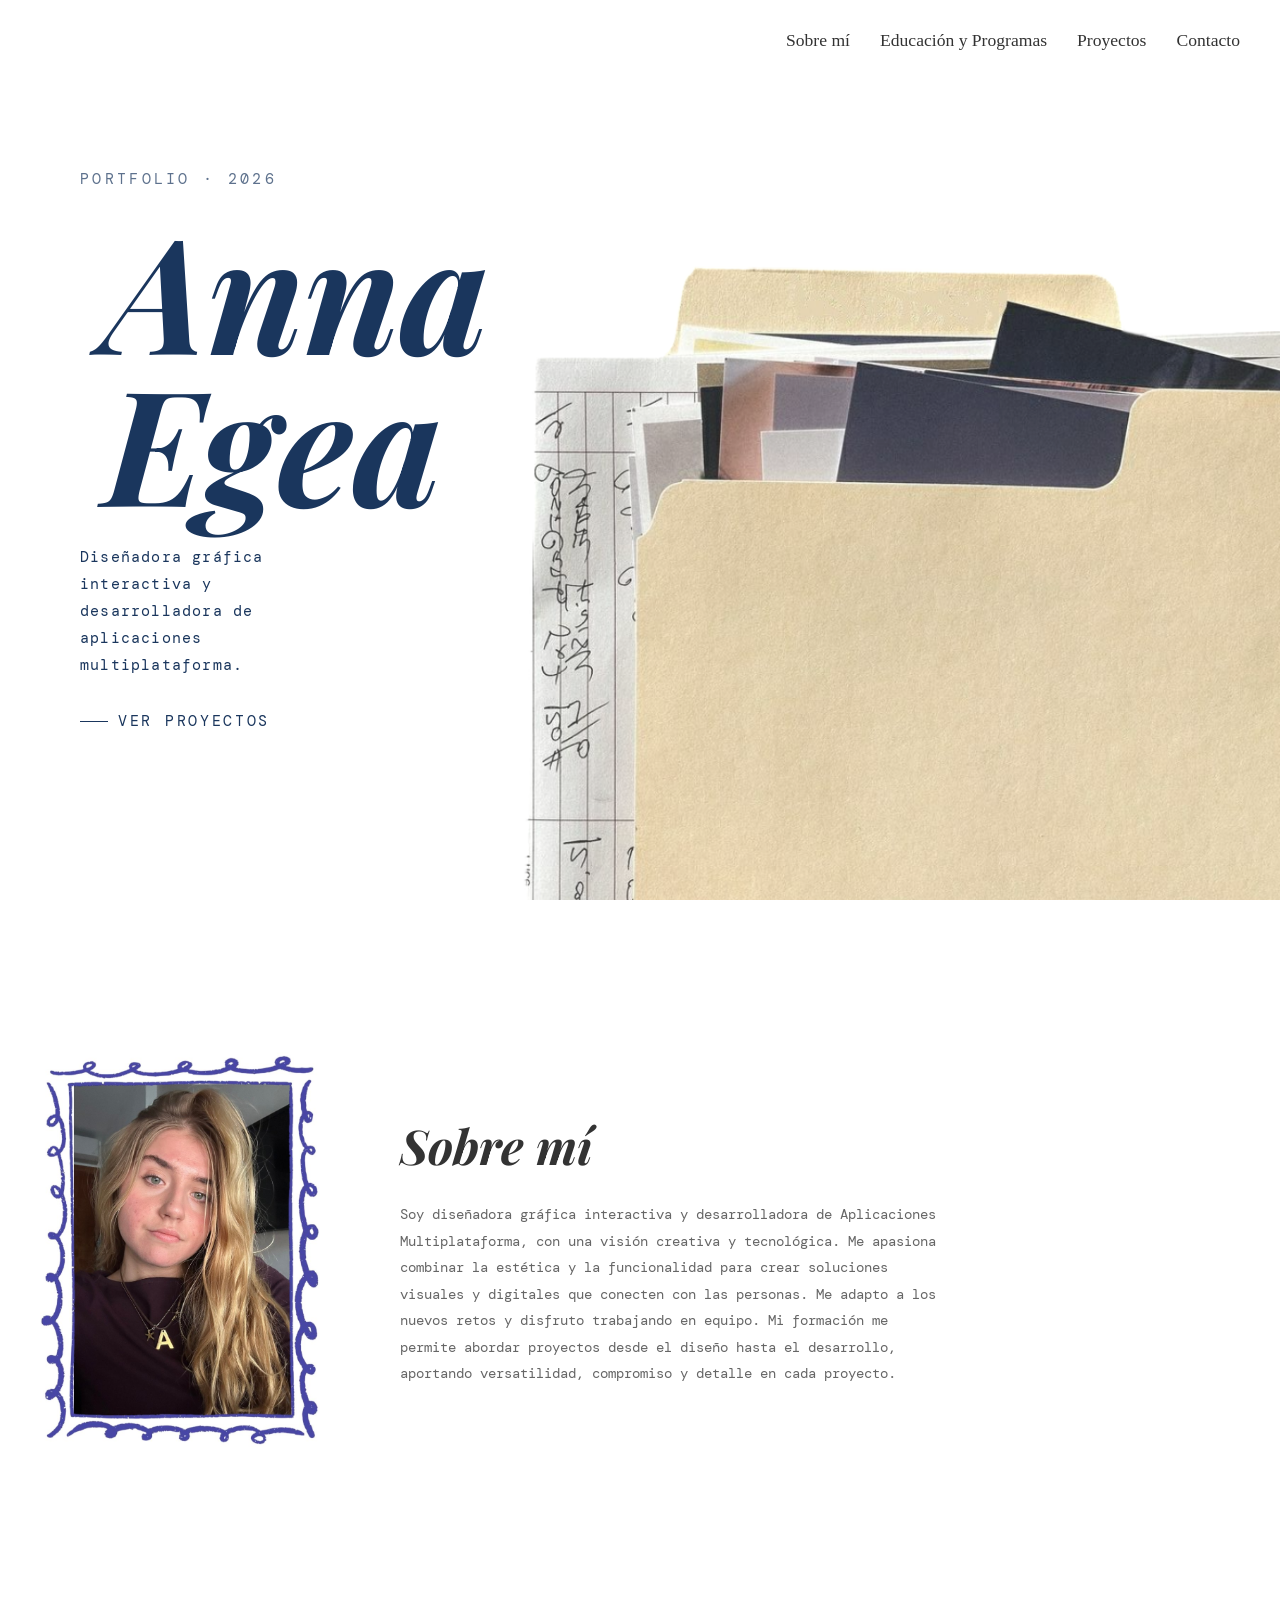
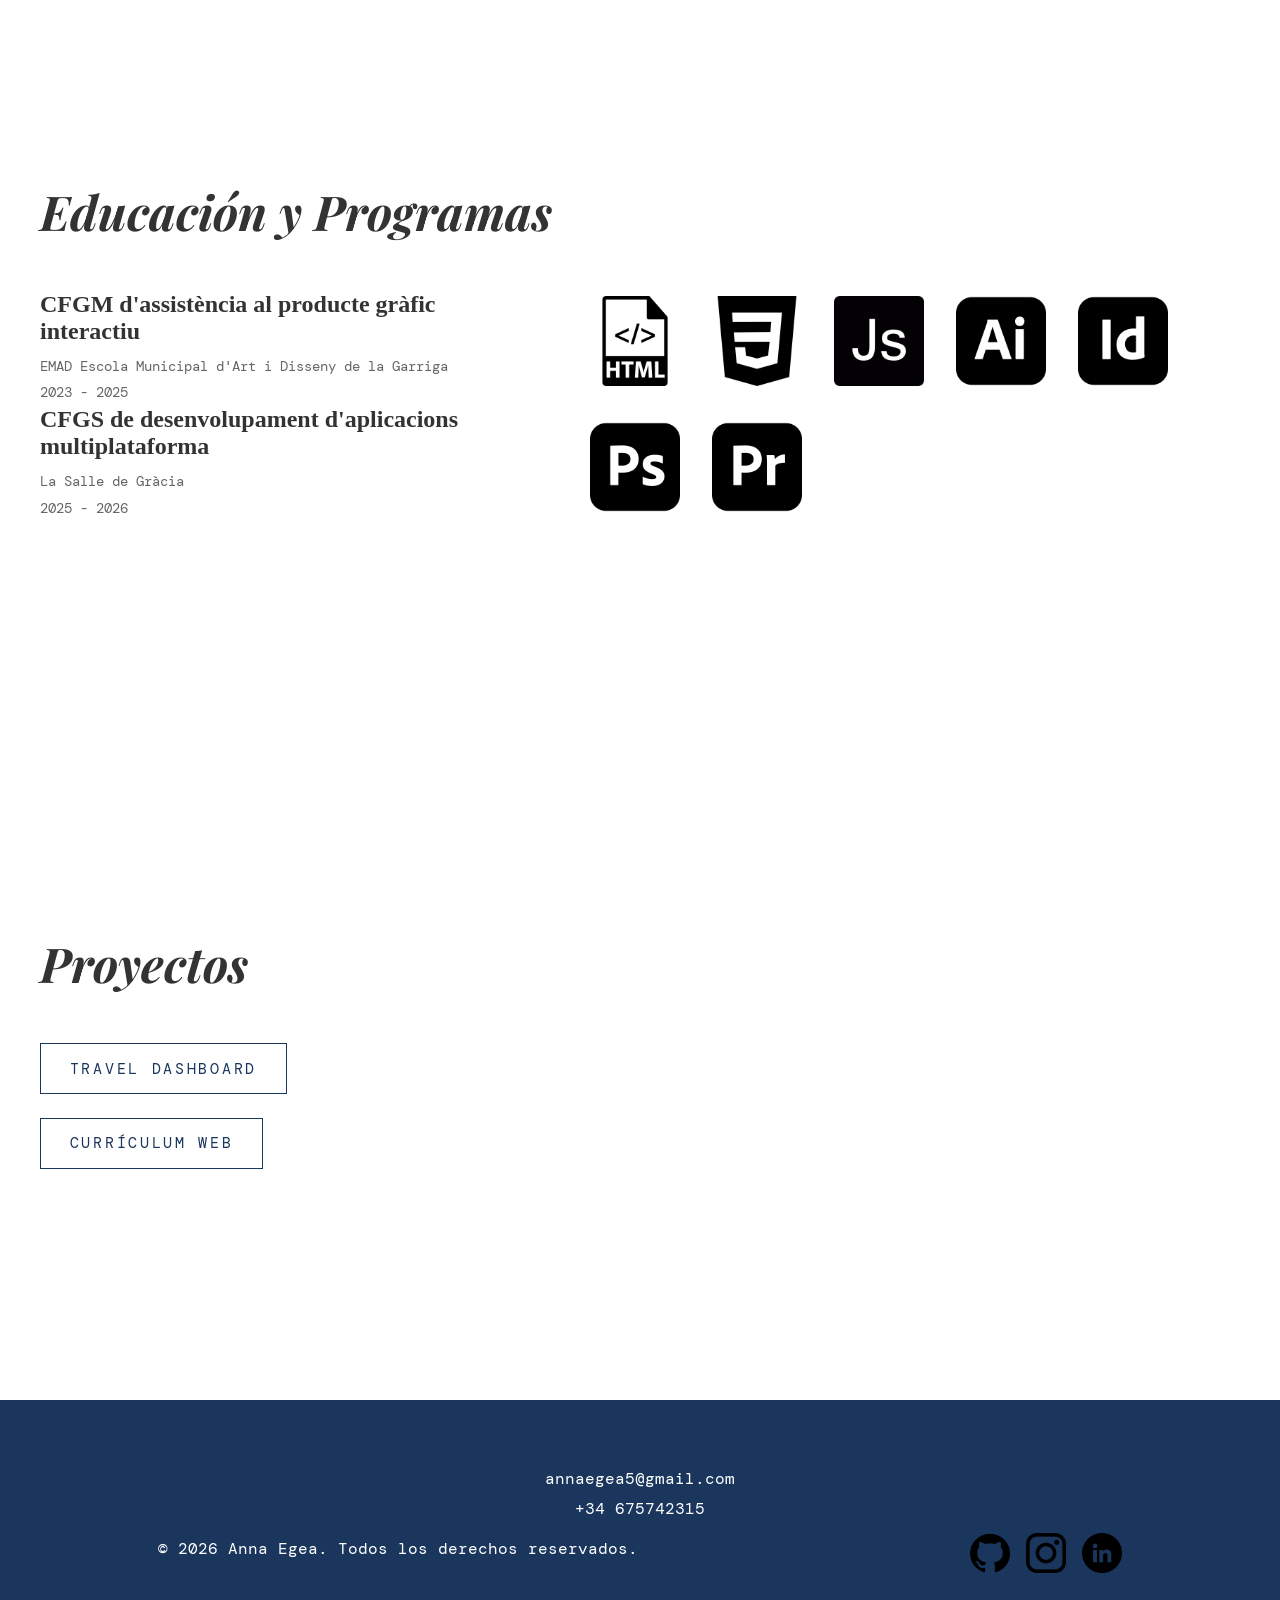
==== commit 41bf341f: "Añade proyecto Currículum Web y redes sociales en el footer" ====
--- a/index.html
+++ b/index.html
@@ -107,19 +107,31 @@
             </div>
             <div class="proyecto-container">
                 <div class="proyecto-div">
-                    <a class="link-p" href="traveldashboard.html" target="_blank" rel="noopener noreferrer">Travel
-                        Dashboard</a>
+                    <a class="link-p" href="currículumweb.html" target="_blank" rel="noopener noreferrer">Currículum
+                        Web</a>
                 </div>
             </div>
         </section>
     </main>
     <footer id="footer">
-        <p>© 2026 Anna Egea. Todos los derechos reservados.</p>
         <div id="contacto">
             <p><a href="mailto:annaegea5@gmail.com">annaegea5@gmail.com</a></p>
             <p>+34 675742315</p>
+
+            <div class="red-social-container">
+                <p>© 2026 Anna Egea. Todos los derechos reservados.</p>
+                <div class="red-social">
+                    <a class="log-red-social" href="https://github.com/annaegea05" target="_blank"
+                        rel="noopener noreferrer"><img src="img/github.png" alt="Logo de GitHub"></a>
+
+                    <a class="log-red-social" href="https://www.instagram.com/anna.egea" target="_blank"
+                        rel="noopener noreferrer"><img src="img/instagram.png" alt="Logo de Instagram"></a>
+
+                    <a class="log-red-social" href="https://www.linkedin.com/in/anna-egea" target="_blank"
+                        rel="noopener noreferrer"><img src="img/linkedin.png" alt="Logo de LinkedIn"></a>
+                </div>
+            </div>
         </div>
-
     </footer>
 
 </body>
--- a/style.css
+++ b/style.css
@@ -49,6 +49,7 @@
     opacity: 0.7;
     margin-bottom: 1.5rem;
 }
+
 #header h1 {
     font-family: 'Playfair Display', serif;
     font-style: italic;
@@ -59,7 +60,7 @@
     margin: 1.5rem;
 }
 
-.sub-titulo{
+.sub-titulo {
     font-family: 'DM Mono', monospace;
     font-size: 15px;
     letter-spacing: 0.08em;
@@ -160,30 +161,25 @@
     min-height: 700px;
 }
 
-#contacto {
-    min-height: 600px;
-}
-
-
 /* EDUCACIÓN Y PROGRAMAS */
 
-.educacion-programas-div{
+.educacion-programas-div {
     display: flex;
     align-items: center;
     margin-top: 1.5rem;
 }
 
-.educacion-container{
+.educacion-container {
     padding-right: 5rem;
 }
 
-.educacion-item h3{
+.educacion-item h3 {
     font-size: 1.5rem;
     color: #333;
     margin-bottom: 0.5rem;
 }
 
-.educacion-item p{
+.educacion-item p {
     font-family: 'DM Mono', monospace;
     font-size: 14px;
     line-height: 1.9;
@@ -191,32 +187,33 @@
     max-width: 540px;
 }
 
-.logo{
+.logo {
     width: 90px;
     height: auto;
 }
 
-.programas-container{
+.programas-container {
     display: flex;
     gap: 2rem;
     flex-wrap: wrap;
 }
 
-.programas-item{
+.programas-item {
     flex-shrink: 0;
 }
 
 
 /*PROYECTO*/
-.proyecto-container{
+.proyecto-container {
     margin-top: 1.5rem;
 }
-.proyecto-div{
-    display: flex;
-    align-items: center;
-}
-
-.link-p{
+
+.proyecto-div {
+    display: flex;
+    align-items: center;
+}
+
+.link-p {
     font-family: 'DM Mono', monospace;
     font-size: 15px;
     letter-spacing: 0.18em;
@@ -229,6 +226,53 @@
     transition: 0.3s ease;
 }
 
+/* FOOTER */
+#footer {
+    background: #1a365d;
+    color: #fff;
+    padding: 3rem 2rem;
+    text-align: center;
+    font-family: 'DM Mono', monospace;
+    font-size: 14px;
+    line-height: 1.9;
+}
+
+#footer p{
+    font-size: medium;
+}
+
+#footer a {
+    color: #fff;
+    text-decoration: none;
+}
+
+#footer a:hover {
+    text-decoration: underline;
+}
+
+#footer #contacto {
+    margin-top: 1rem;
+}
+
+.red-social {
+    display: flex;
+    justify-content: center;
+    gap: 1rem;
+    margin-top: 0.5rem;
+}
+
+.log-red-social img {
+    width: 40px;
+    height: auto;
+    display: block;
+}
+
+.red-social-container{
+    display: flex;
+    align-items: center;
+    justify-content: space-around;
+    gap: 5rem;
+}
 
 
 
@@ -252,7 +296,7 @@
     justify-content: center;
     gap: 2rem;
 }
- 
+
 .volver {
     font-family: 'DM Mono', monospace;
     font-size: 14px;
@@ -262,11 +306,11 @@
     text-decoration: none;
     align-self: flex-start;
 }
- 
+
 .volver:hover {
     text-decoration: underline;
 }
- 
+
 .proyecto-titulo {
     font-family: 'Playfair Display', serif;
     font-style: italic;
@@ -274,14 +318,14 @@
     color: #1a365d;
     line-height: 1;
 }
- 
+
 .proyecto-texto {
     font-family: 'DM Mono', monospace;
     font-size: 15px;
     line-height: 1.9;
     color: #666;
 }
- 
+
 .proyecto-link {
     font-family: 'DM Mono', monospace;
     font-size: 15px;
@@ -294,12 +338,12 @@
     align-self: flex-start;
     transition: 0.3s ease;
 }
- 
+
 .proyecto-link:hover {
     background: #1a365d;
     color: #fff;
 }
- 
+
 
 /* RESPONSIVE */
 @media (max-width: 768px) {
@@ -337,10 +381,21 @@
         gap: 2rem;
     }
 
-    #sobre-mi { min-height: 500px; }
-    #educacion-programas { min-height: 500px; }
-    #proyectos { min-height: 500px; }
-    #contacto  { min-height: 300px; }
+    #sobre-mi {
+        min-height: 500px;
+    }
+
+    #educacion-programas {
+        min-height: 500px;
+    }
+
+    #proyectos {
+        min-height: 500px;
+    }
+
+    #contacto {
+        min-height: 300px;
+    }
 }
 
 /* SEPARADOR papel rasgado */
